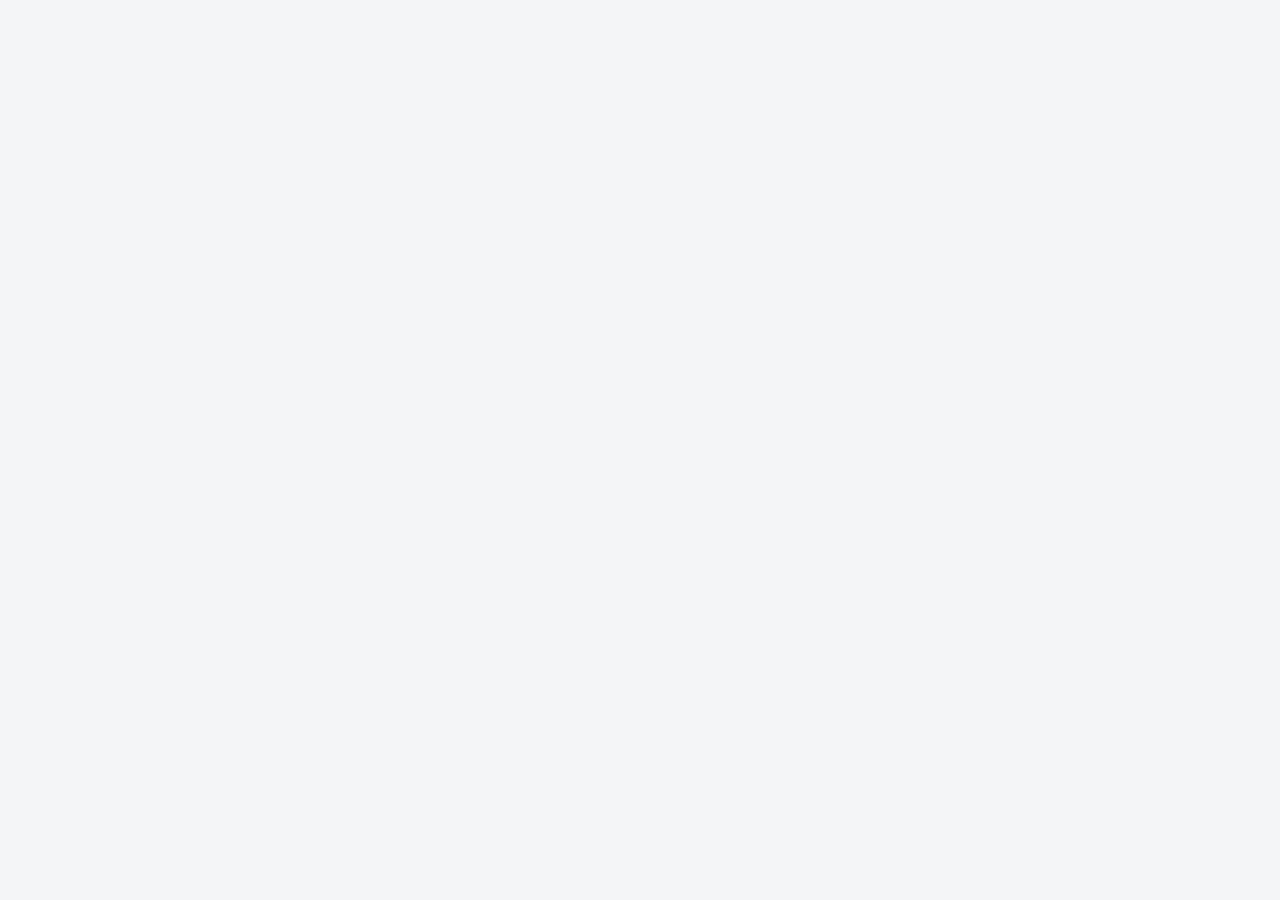
==== admin/index.html @ 005c4c19 "Add password-protected business dashboard" ====
<!doctype html>
<html lang="en">
<head>
  <meta charset="utf-8">
  <meta name="viewport" content="width=device-width, initial-scale=1">
  <meta name="robots" content="noindex,nofollow">
  <title>StoneSpace Admin</title>
  <style>
    html,body{height:100%;margin:0;background:#f4f5f7}
    iframe{display:block;width:100%;height:100%;border:0}
  </style>
</head>
<body>
  <iframe
    title="StoneSpace business dashboard"
    src="https://script.google.com/macros/s/AKfycbwqhxXaY0xPWA-O4vlJoIq_ilOcgSyITRA4Mm4i2uNCbFgpwcRbGC-Q4DvO5lPM_biIOg/exec"
    allow="clipboard-write"
  ></iframe>
</body>
</html>
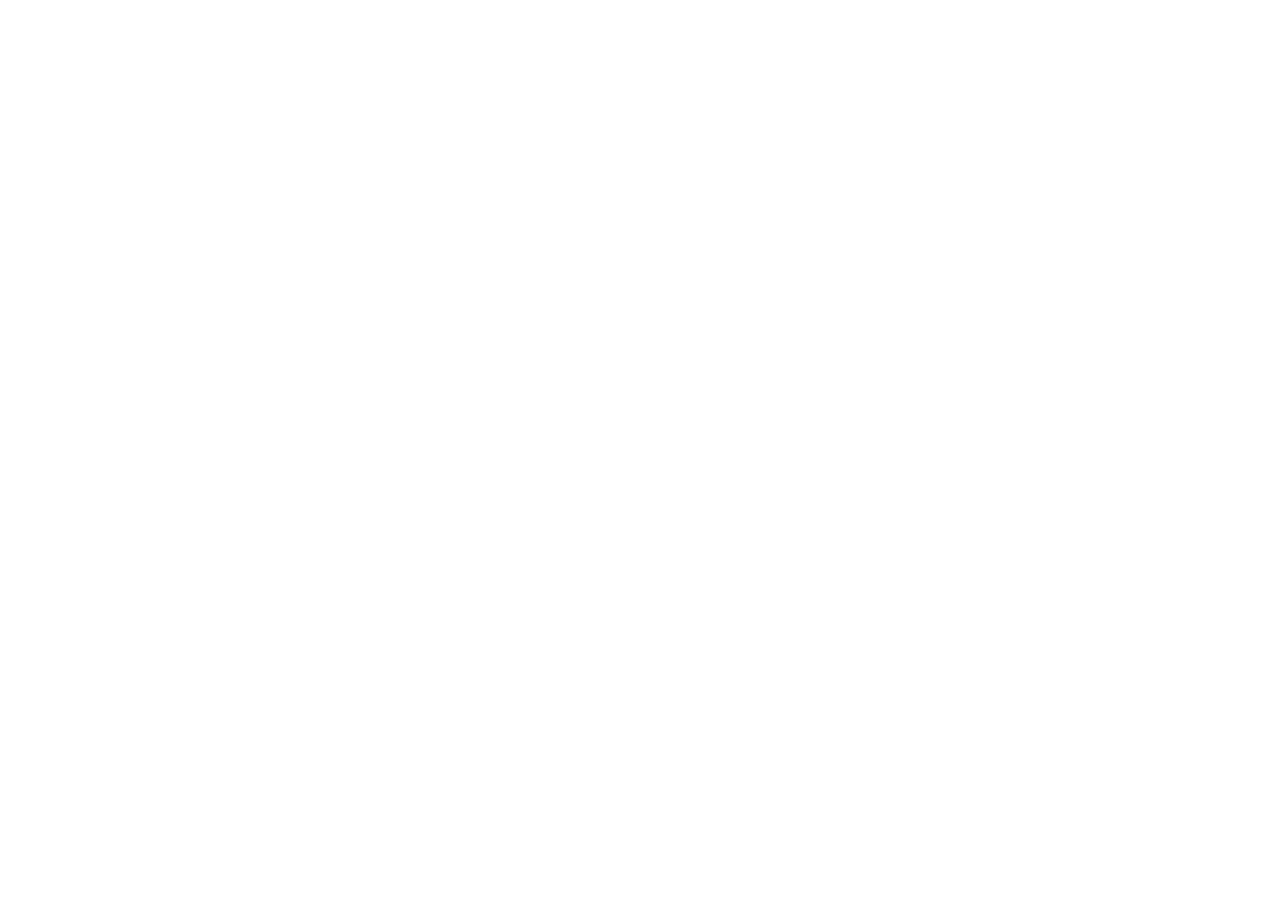
==== commit a8542d43: "Fix secure admin dashboard launch" ====
--- a/admin/index.html
+++ b/admin/index.html
@@ -5,17 +5,12 @@
   <meta name="viewport" content="width=device-width, initial-scale=1">
   <meta name="robots" content="noindex,nofollow">
   <title>StoneSpace Admin</title>
-  <style>
-    html,body{height:100%;margin:0;background:#f4f5f7}
-    iframe{display:block;width:100%;height:100%;border:0}
-  </style>
+  <meta http-equiv="refresh" content="0; url=https://script.google.com/macros/s/AKfycbwqhxXaY0xPWA-O4vlJoIq_ilOcgSyITRA4Mm4i2uNCbFgpwcRbGC-Q4DvO5lPM_biIOg/exec">
+  <style>body{font:16px system-ui;margin:40px;color:#17191d}</style>
 </head>
 <body>
-  <iframe
-    title="StoneSpace business dashboard"
-    src="https://script.google.com/macros/s/AKfycbwqhxXaY0xPWA-O4vlJoIq_ilOcgSyITRA4Mm4i2uNCbFgpwcRbGC-Q4DvO5lPM_biIOg/exec"
-    allow="clipboard-write"
-  ></iframe>
+  <p>Opening the secure StoneSpace dashboard…</p>
+  <script>location.replace('https://script.google.com/macros/s/AKfycbwqhxXaY0xPWA-O4vlJoIq_ilOcgSyITRA4Mm4i2uNCbFgpwcRbGC-Q4DvO5lPM_biIOg/exec');</script>
 </body>
 </html>
 
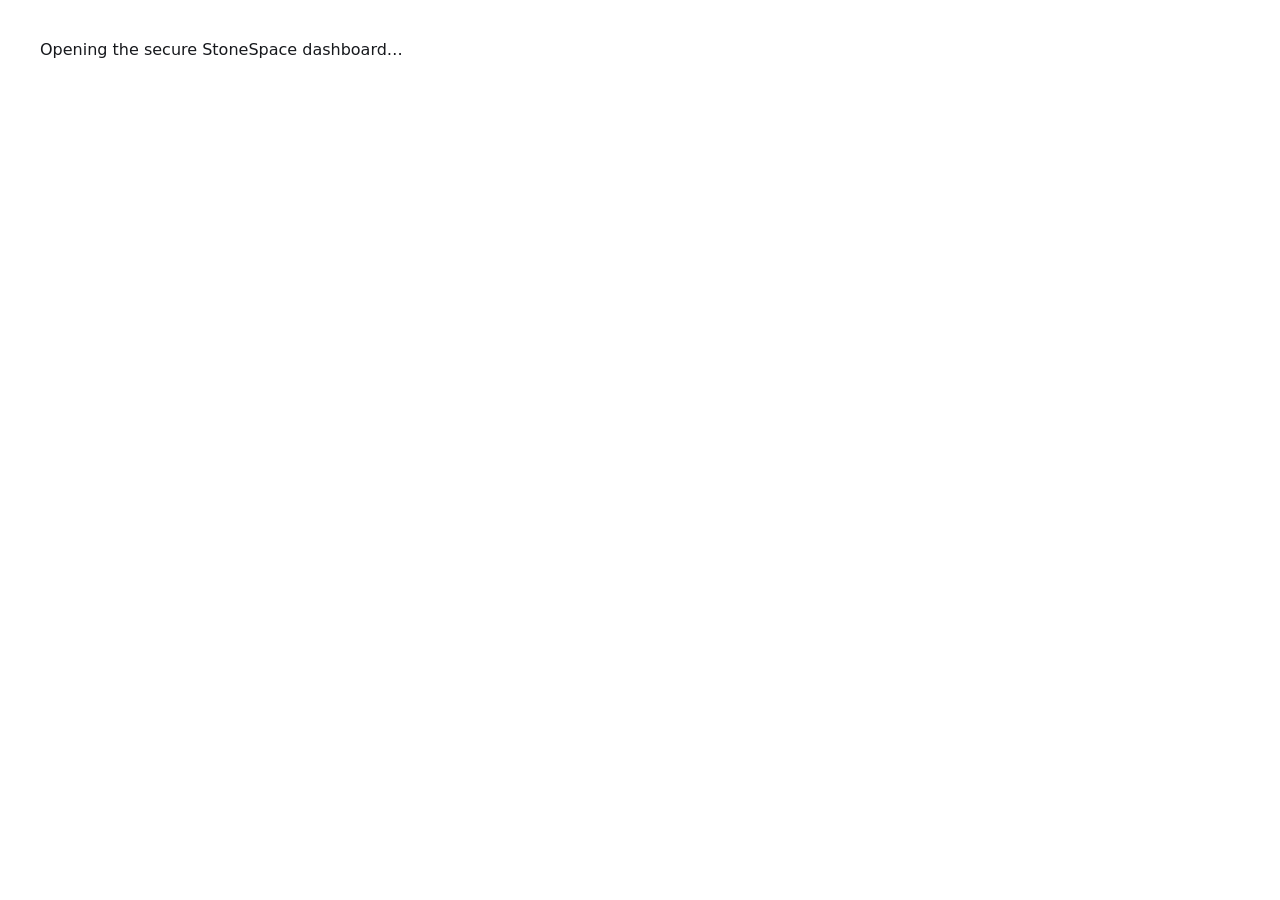
==== commit 4fc0512d: "Load protected dashboard directly" ====
--- a/admin/index.html
+++ b/admin/index.html
@@ -5,12 +5,11 @@
   <meta name="viewport" content="width=device-width, initial-scale=1">
   <meta name="robots" content="noindex,nofollow">
   <title>StoneSpace Admin</title>
-  <meta http-equiv="refresh" content="0; url=https://script.google.com/macros/s/AKfycbwqhxXaY0xPWA-O4vlJoIq_ilOcgSyITRA4Mm4i2uNCbFgpwcRbGC-Q4DvO5lPM_biIOg/exec">
   <style>body{font:16px system-ui;margin:40px;color:#17191d}</style>
 </head>
 <body>
   <p>Opening the secure StoneSpace dashboard…</p>
-  <script>location.replace('https://script.google.com/macros/s/AKfycbwqhxXaY0xPWA-O4vlJoIq_ilOcgSyITRA4Mm4i2uNCbFgpwcRbGC-Q4DvO5lPM_biIOg/exec');</script>
+  <script src="https://script.google.com/macros/s/AKfycbwqhxXaY0xPWA-O4vlJoIq_ilOcgSyITRA4Mm4i2uNCbFgpwcRbGC-Q4DvO5lPM_biIOg/exec?mode=bootstrap"></script>
 </body>
 </html>
 
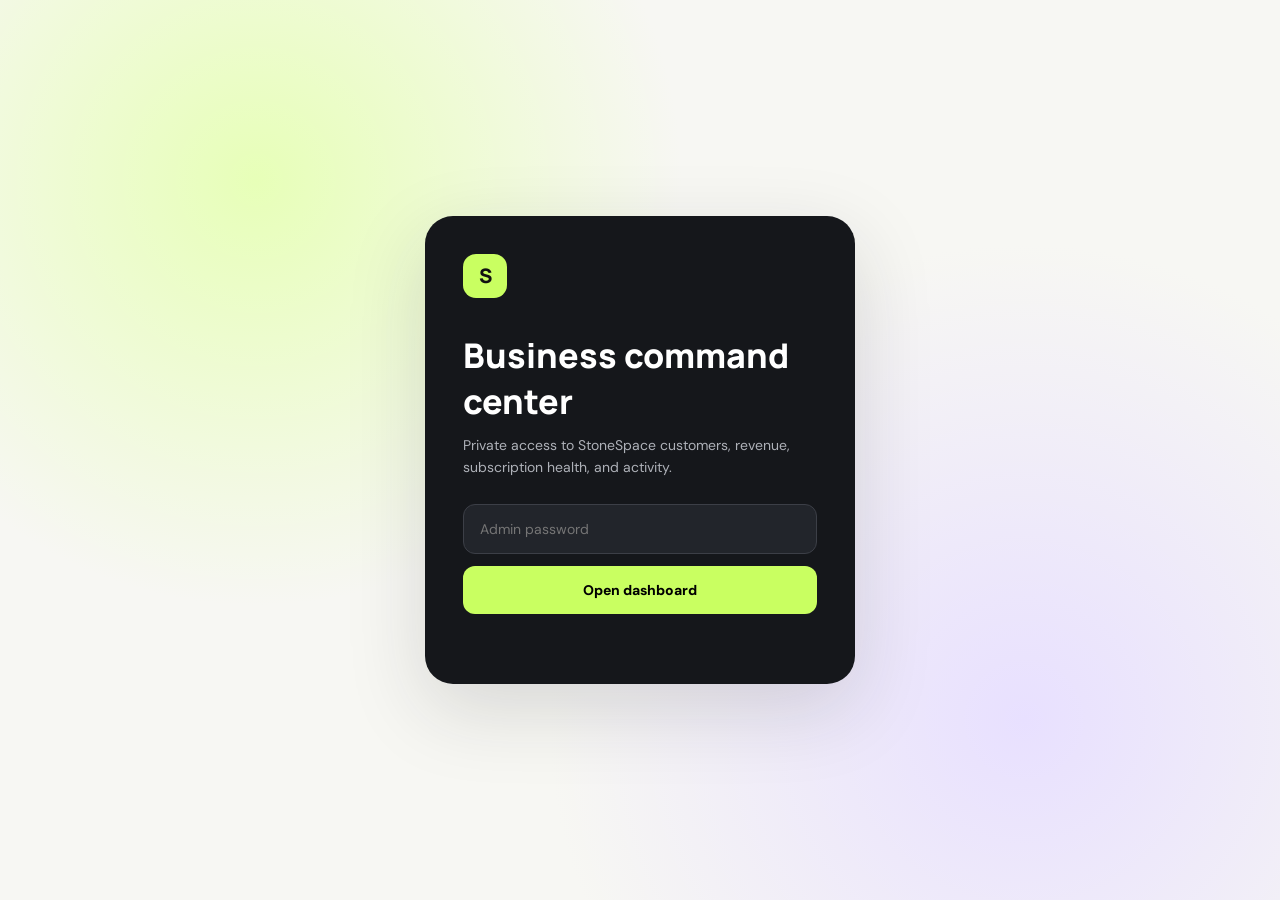
==== commit f07416bf: "Publish self-contained admin dashboard" ====
--- a/admin/index.html
+++ b/admin/index.html
@@ -2,14 +2,41 @@
 <html lang="en">
 <head>
   <meta charset="utf-8">
-  <meta name="viewport" content="width=device-width, initial-scale=1">
+  <meta name="viewport" content="width=device-width,initial-scale=1">
   <meta name="robots" content="noindex,nofollow">
   <title>StoneSpace Admin</title>
-  <style>body{font:16px system-ui;margin:40px;color:#17191d}</style>
+  <link rel="preconnect" href="https://fonts.googleapis.com">
+  <link rel="preconnect" href="https://fonts.gstatic.com" crossorigin>
+  <link href="https://fonts.googleapis.com/css2?family=DM+Sans:wght@400;500;600;700&family=Manrope:wght@600;700;800&display=swap" rel="stylesheet">
+  <style>
+    :root{--ink:#17191d;--muted:#71757d;--paper:#f5f5f2;--card:#fff;--line:#e6e6e1;--lime:#c9ff61;--purple:#7047eb;--red:#d94a4a}
+    *{box-sizing:border-box}body{margin:0;background:var(--paper);color:var(--ink);font:14px 'DM Sans',sans-serif}.hidden{display:none!important}button,input{font:inherit}
+    .login{min-height:100vh;display:grid;place-items:center;padding:24px;background:radial-gradient(circle at 20% 20%,#e7ffb8,transparent 34%),radial-gradient(circle at 80% 80%,#e8e0ff,transparent 38%),#f7f7f3}
+    .login-card{width:min(430px,100%);background:#15171b;color:#fff;border-radius:28px;padding:38px;box-shadow:0 25px 80px #20232b26}.mark{width:44px;height:44px;background:var(--lime);border-radius:13px;display:grid;place-items:center;color:#111;font:800 20px Manrope;margin-bottom:34px}
+    .login h1{font:800 34px Manrope;margin:0 0 10px}.login p{color:#aeb1b8;line-height:1.6;margin:0 0 26px}.login input{width:100%;padding:15px 16px;border:1px solid #3c3f47;border-radius:12px;background:#22252b;color:#fff;outline:0}.login input:focus{border-color:var(--lime)}.login button{width:100%;margin-top:12px;padding:15px;border:0;border-radius:12px;background:var(--lime);font-weight:800;cursor:pointer}.error{color:#ff8e8e;margin-top:12px;min-height:20px}
+    .top{height:76px;display:flex;align-items:center;justify-content:space-between;padding:0 34px;border-bottom:1px solid var(--line);background:#fafaf7}.brand{font:800 19px Manrope;display:flex;align-items:center;gap:10px}.brand i{width:29px;height:29px;background:var(--ink);color:var(--lime);border-radius:9px;display:grid;place-items:center;font-style:normal}.top-right{display:flex;align-items:center;gap:14px;color:var(--muted)}.refresh{border:1px solid var(--line);background:#fff;border-radius:10px;padding:9px 13px;cursor:pointer}
+    .main{max-width:1460px;margin:auto;padding:30px 34px 54px}.eyebrow{font-weight:700;color:var(--purple);text-transform:uppercase;letter-spacing:.12em;font-size:11px}.headline{display:flex;justify-content:space-between;align-items:end;margin:8px 0 26px}.headline h1{font:800 clamp(28px,3vw,42px) Manrope;margin:0}.headline p{color:var(--muted);margin:8px 0 0}.health{background:var(--lime);padding:10px 14px;border-radius:99px;font-weight:800}
+    .stats{display:grid;grid-template-columns:repeat(5,1fr);gap:14px}.stat,.panel{background:var(--card);border:1px solid var(--line);border-radius:18px}.stat{padding:20px}.stat small{color:var(--muted);font-weight:600}.stat strong{display:block;font:800 30px Manrope;margin-top:12px}.sub{font-size:12px;color:var(--muted);margin-top:5px}.grid{display:grid;grid-template-columns:1.45fr .75fr;gap:18px;margin-top:18px}.panel{padding:22px;overflow:hidden}.panel-head{display:flex;justify-content:space-between;align-items:center;margin-bottom:18px}.panel h2{font:800 18px Manrope;margin:0}.search{border:1px solid var(--line);padding:9px 12px;border-radius:10px;min-width:220px}
+    .bars{height:170px;display:flex;align-items:end;gap:9px;padding:20px 0 24px}.bar{flex:1;background:linear-gradient(180deg,var(--purple),#9f86ef);border-radius:8px 8px 3px 3px;min-height:5px;position:relative}.bar span{position:absolute;bottom:-22px;left:50%;transform:translateX(-50%);font-size:10px;color:var(--muted)}.insights{display:grid;gap:10px}.insight{padding:15px;border-radius:14px;background:#f7f7f4;border-left:4px solid var(--lime)}.insight.warn{border-color:#ffbf5b}.insight strong{display:block;margin-bottom:4px}.insight span{color:var(--muted);font-size:12px;line-height:1.4}
+    .table-wrap{overflow:auto;max-height:430px}table{width:100%;border-collapse:collapse;white-space:nowrap}th{text-align:left;color:var(--muted);font-size:11px;text-transform:uppercase;letter-spacing:.05em;padding:10px;border-bottom:1px solid var(--line)}td{padding:13px 10px;border-bottom:1px solid #f0f0ec}.person,.money{font-weight:700}.pill{display:inline-block;padding:5px 9px;border-radius:99px;background:#eef9d9;font-size:11px;font-weight:700}.pill.bad{background:#ffe7e7;color:#9e2d2d}.empty{color:var(--muted);padding:30px;text-align:center}.spin{opacity:.6;pointer-events:none}
+    @media(max-width:900px){.stats{grid-template-columns:repeat(2,1fr)}.grid{grid-template-columns:1fr}.main{padding:24px 18px}.top{padding:0 18px}.headline{align-items:start;gap:12px}.health{display:none}}@media(max-width:520px){.stats{grid-template-columns:1fr 1fr}.stat:last-child{grid-column:1/-1}.search{min-width:0;width:140px}}
+  </style>
 </head>
 <body>
-  <p>Opening the secure StoneSpace dashboard…</p>
-  <script src="https://script.google.com/macros/s/AKfycbwqhxXaY0xPWA-O4vlJoIq_ilOcgSyITRA4Mm4i2uNCbFgpwcRbGC-Q4DvO5lPM_biIOg/exec?mode=bootstrap"></script>
+  <section id="login" class="login"><form id="loginForm" class="login-card"><div class="mark">S</div><h1>Business command center</h1><p>Private access to StoneSpace customers, revenue, subscription health, and activity.</p><input id="password" type="password" autocomplete="current-password" placeholder="Admin password" required><button>Open dashboard</button><div id="loginError" class="error"></div></form></section>
+  <section id="dashboard" class="hidden"><header class="top"><div class="brand"><i>S</i> StoneSpace <span style="color:#999;font-weight:500">/ Admin</span></div><div class="top-right"><span id="updated">—</span><button id="refresh" class="refresh">Refresh data</button></div></header><main class="main"><div class="eyebrow">Live business overview</div><div class="headline"><div><h1>Know what is moving the business.</h1><p>Customer, revenue, and subscription signals from Lemon Squeezy.</p></div><div class="health" id="health">● Healthy</div></div><div class="stats" id="stats"></div><div class="grid"><section class="panel"><div class="panel-head"><h2>Revenue activity</h2><span class="sub">Last 14 active days</span></div><div class="bars" id="bars"></div></section><aside class="panel"><div class="panel-head"><h2>What to watch</h2></div><div class="insights" id="insights"></div></aside></div><section class="panel" style="margin-top:18px"><div class="panel-head"><h2>Customers</h2><input id="search" class="search" placeholder="Search customers"></div><div class="table-wrap"><table><thead><tr><th>Customer</th><th>Product</th><th>Status</th><th>Revenue</th><th>Orders</th><th>Last signal</th></tr></thead><tbody id="customers"></tbody></table></div></section><section class="panel" style="margin-top:18px"><div class="panel-head"><h2>Recent activity</h2></div><div class="table-wrap"><table><thead><tr><th>Time</th><th>Event</th><th>Customer</th><th>Product</th><th>Amount</th></tr></thead><tbody id="events"></tbody></table></div></section></main></section>
+  <script>
+    const API='https://script.google.com/macros/s/AKfycbwqhxXaY0xPWA-O4vlJoIq_ilOcgSyITRA4Mm4i2uNCbFgpwcRbGC-Q4DvO5lPM_biIOg/exec';
+    let secret='',data=null;const $=s=>document.querySelector(s),money=n=>new Intl.NumberFormat('en-US',{style:'currency',currency:'USD'}).format(n||0),date=v=>v?new Date(v).toLocaleString([],{month:'short',day:'numeric',hour:'numeric',minute:'2-digit'}):'—',esc=s=>String(s||'').replace(/[&<>"']/g,c=>({'&':'&amp;','<':'&lt;','>':'&gt;','"':'&quot;',"'":'&#39;'}[c]));
+    window.__stoneJsonp=r=>{document.body.classList.remove('spin');$('#stoneData')?.remove();if(!r.ok){$('#loginError').textContent=r.error||'Could not load dashboard';$('#login').classList.remove('hidden');$('#dashboard').classList.add('hidden');return}render(r.data)};
+    function load(){document.body.classList.add('spin');$('#loginError').textContent='';$('#stoneData')?.remove();const s=document.createElement('script');s.id='stoneData';s.onerror=()=>__stoneJsonp({ok:false,error:'Could not reach the dashboard data service'});s.src=API+'?mode=data&callback=__stoneJsonp&password='+encodeURIComponent(secret)+'&_='+Date.now();document.body.appendChild(s)}
+    $('#loginForm').onsubmit=e=>{e.preventDefault();secret=$('#password').value;load()};$('#refresh').onclick=load;$('#search').oninput=()=>drawCustomers(data.customers,$('#search').value);
+    function render(d){data=d;document.body.classList.remove('spin');$('#login').classList.add('hidden');$('#dashboard').classList.remove('hidden');$('#updated').textContent='Updated '+date(d.generatedAt);const s=d.summary;$('#stats').innerHTML=[['Net revenue',money(s.revenue-s.refunds),'After refunds'],['Customers',s.customers,'All captured people'],['Active',s.active,'Active subscriptions'],['Refunds',money(s.refunds),'Total refunded'],['Payment issues',s.failures,'Failed payments']].map(x=>'<div class="stat"><small>'+x[0]+'</small><strong>'+x[1]+'</strong><div class="sub">'+x[2]+'</div></div>').join('');$('#health').textContent=s.failures>2?'● Needs attention':'● Healthy';drawCustomers(d.customers,'');drawEvents(d.recentEvents);drawBars(d.recentEvents);drawInsights(s)}
+    function drawCustomers(list,q){q=(q||'').toLowerCase();const rows=list.filter(c=>[c.name,c.email,c.product,c.status].join(' ').toLowerCase().includes(q));$('#customers').innerHTML=rows.length?rows.map(c=>'<tr><td><div class="person">'+esc(c.name||'Unknown')+'</div><small>'+esc(c.email)+'</small></td><td>'+esc(c.product||'—')+'</td><td><span class="pill '+(/cancel|expired|failed/.test((c.status||'').toLowerCase())?'bad':'')+'">'+esc(c.status||'Unknown')+'</span></td><td class="money">'+money(c.revenue-c.refunded)+'</td><td>'+c.orders+'</td><td>'+esc(c.lastEvent||'—')+'<br><small>'+date(c.lastEventAt)+'</small></td></tr>').join(''):'<tr><td colspan="6" class="empty">No customers match this search.</td></tr>'}
+    function drawEvents(list){$('#events').innerHTML=list.length?list.slice(0,50).map(e=>'<tr><td>'+date(e.time)+'</td><td>'+esc((e.event||'').replaceAll('_',' '))+'</td><td><b>'+esc(e.name||e.email||'Unknown')+'</b><br><small>'+esc(e.email)+'</small></td><td>'+esc(e.product||'—')+'</td><td class="money">'+(e.amount?money(e.amount):'—')+'</td></tr>').join(''):'<tr><td colspan="5" class="empty">New Lemon Squeezy activity will appear here.</td></tr>'}
+    function drawBars(list){const by={};list.filter(e=>e.amount>0).forEach(e=>{const k=(e.time||'').slice(0,10);by[k]=(by[k]||0)+e.amount});const keys=Object.keys(by).sort().slice(-14),max=Math.max(...keys.map(k=>by[k]),1);$('#bars').innerHTML=keys.length?keys.map(k=>'<div class="bar" title="'+money(by[k])+'" style="height:'+(15+85*by[k]/max)+'%"><span>'+k.slice(5).replace('-','/')+'</span></div>').join(''):'<div class="empty" style="width:100%">Revenue bars will populate as payments arrive.</div>'}
+    function drawInsights(s){const items=[];if(s.failures)items.push(['Recover failed payments',s.failures+' payment failure'+(s.failures===1?'':'s')+' need attention.','warn']);if(s.cancelled)items.push(['Study churn',s.cancelled+' cancelled or expired customers. Compare their product and signup source.','warn']);if(s.active)items.push(['Protect active revenue',s.active+' active subscribers are your current retention base.','']);if(!items.length)items.push(['Collecting signals','Your dashboard is ready. Insights improve as webhook activity arrives.','']);$('#insights').innerHTML=items.map(i=>'<div class="insight '+i[2]+'"><strong>'+i[0]+'</strong><span>'+i[1]+'</span></div>').join('')}
+  </script>
 </body>
 </html>
 
